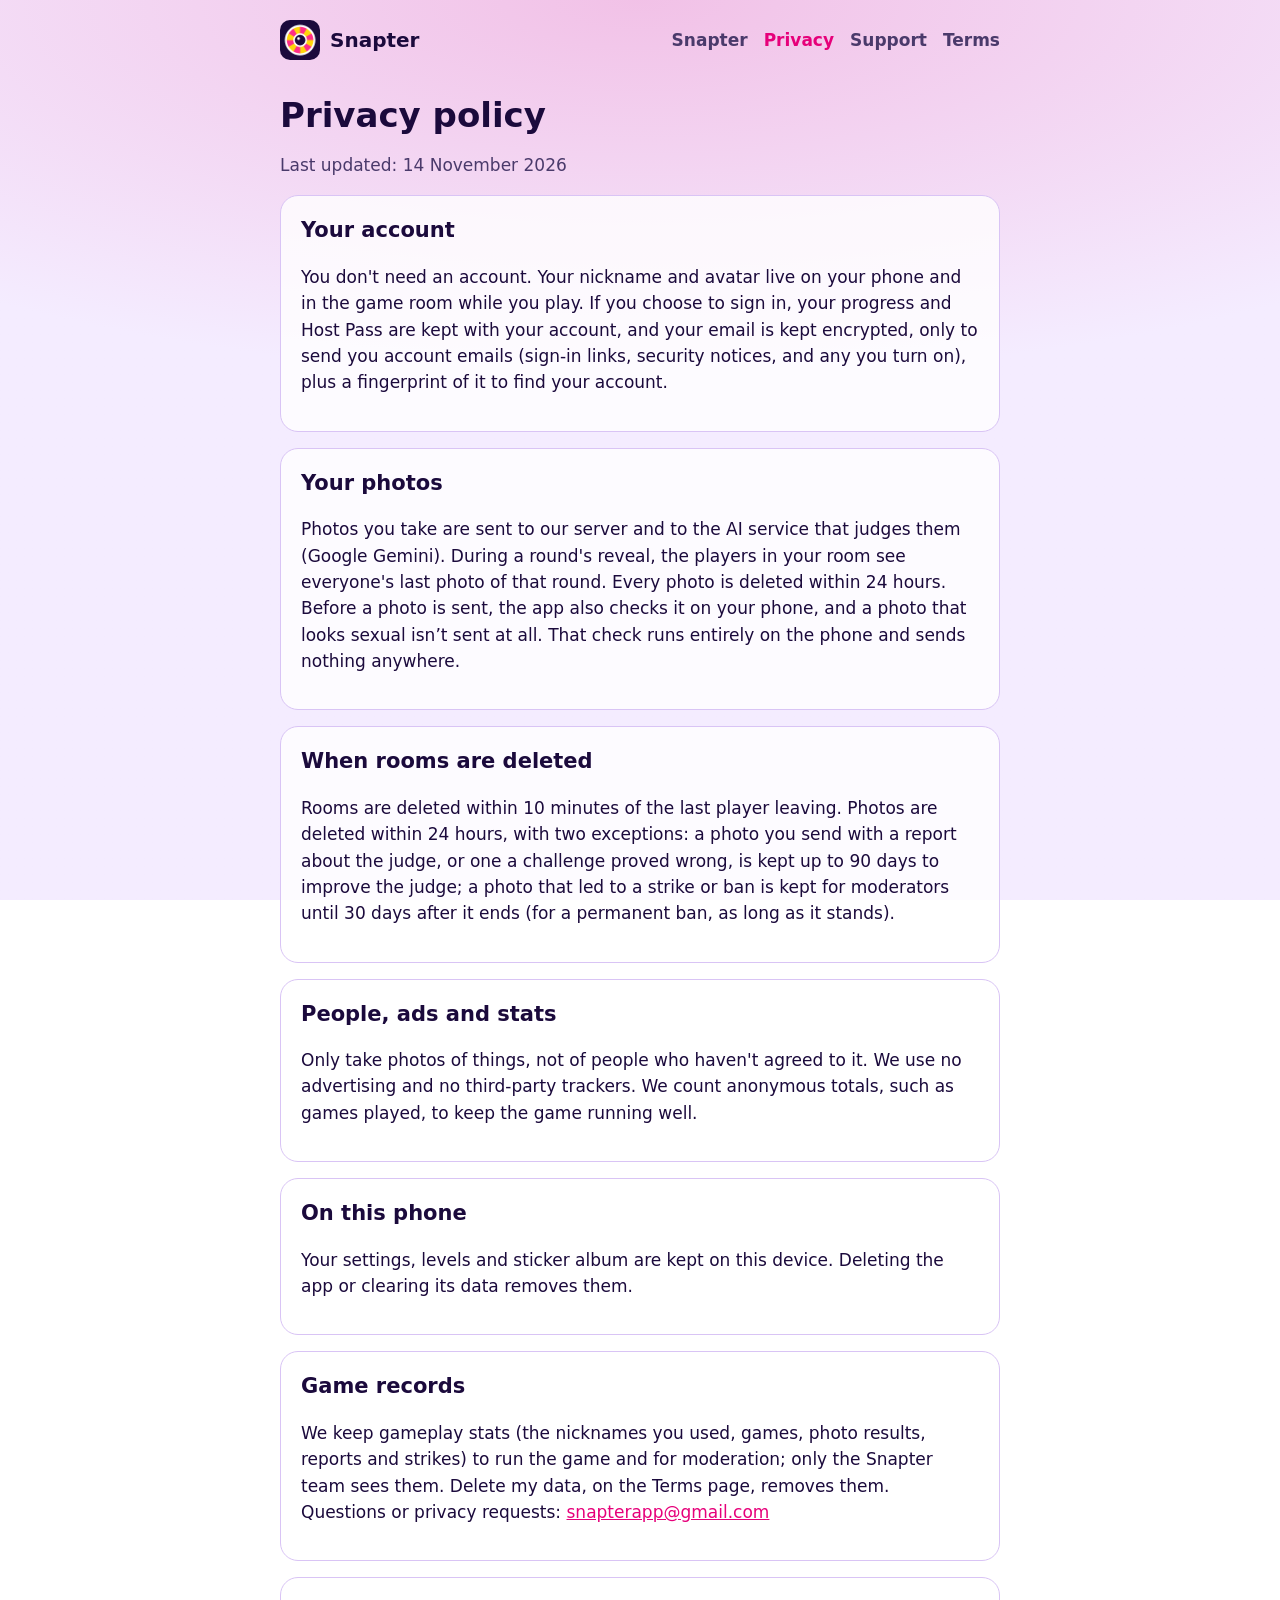
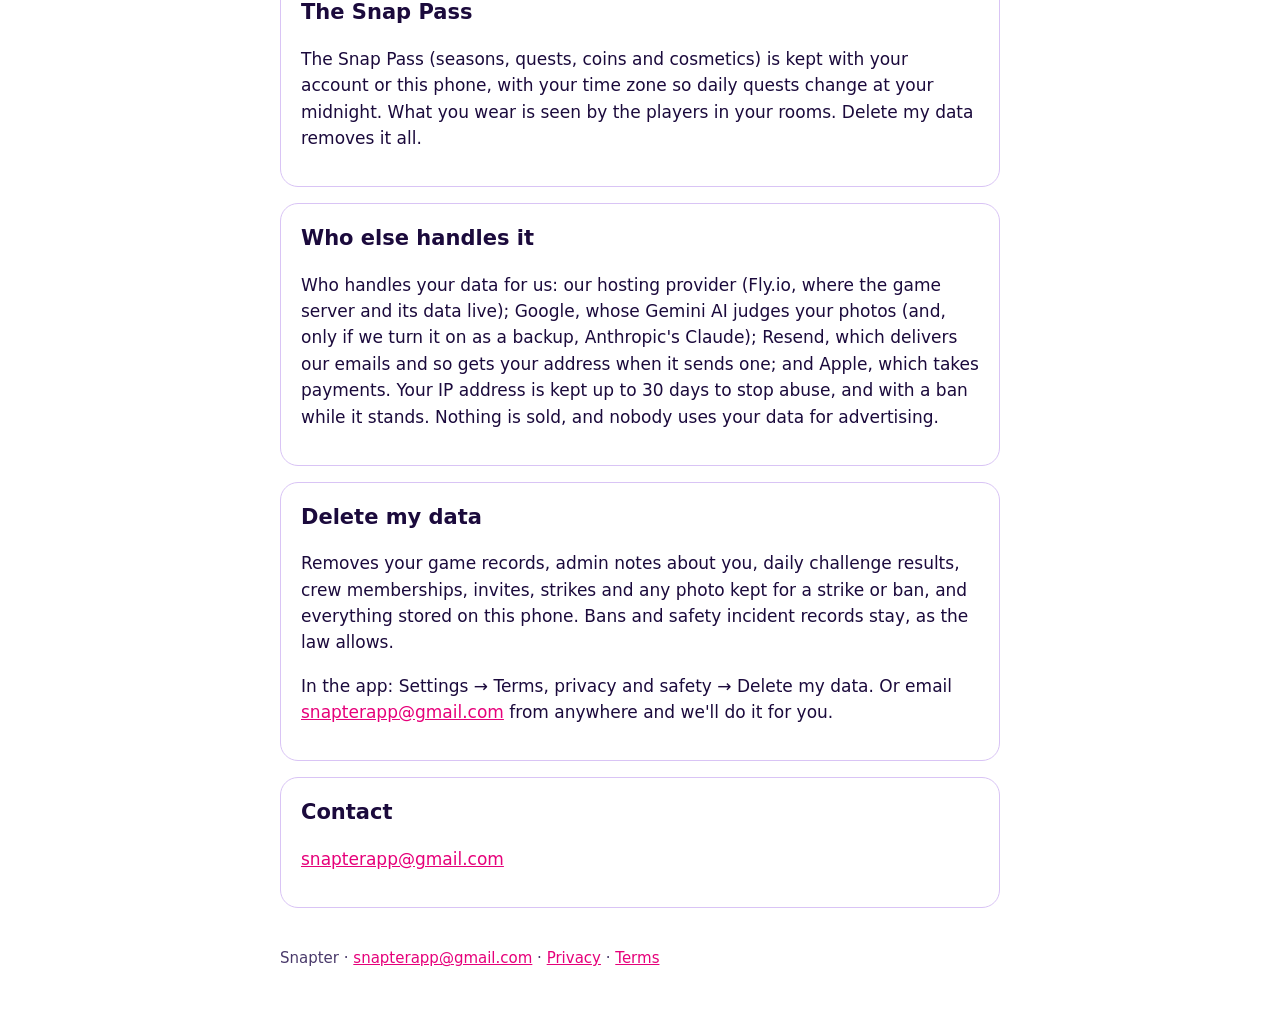
==== privacy.html @ 8542a672 "Snapter's public pages: privacy policy, support, terms" ====
<!doctype html>
<html lang="en">
<head>
<meta charset="utf-8">
<meta name="viewport" content="width=device-width, initial-scale=1">
<title>Snapter: Privacy policy</title>
<meta name="description" content="How Snapter handles your photos and data.">
<link rel="icon" href="icon-180.png">
<link rel="apple-touch-icon" href="icon-180.png">
<link rel="stylesheet" href="site.css">
</head>
<body>
<header><a class="brand" href="index.html"><img src="icon-180.png" alt="" width="40" height="40"> Snapter</a><nav><a href="index.html">Snapter</a><a href="privacy.html" aria-current="page">Privacy</a><a href="support.html">Support</a><a href="terms.html">Terms</a></nav></header>
<main>

<h1>Privacy policy</h1>
<p class="updated">Last updated: 14 November 2026</p>
<section>
<h2>Your account</h2>
<p>You don't need an account. Your nickname and avatar live on your phone and in the game room while you play. If you choose to sign in, your progress and Host Pass are kept with your account, and your email is kept encrypted, only to send you account emails (sign-in links, security notices, and any you turn on), plus a fingerprint of it to find your account.</p>
</section>
<section>
<h2>Your photos</h2>
<p>Photos you take are sent to our server and to the AI service that judges them (Google Gemini). During a round's reveal, the players in your room see everyone's last photo of that round. Every photo is deleted within 24 hours. Before a photo is sent, the app also checks it on your phone, and a photo that looks sexual isn’t sent at all. That check runs entirely on the phone and sends nothing anywhere.</p>
</section>
<section>
<h2>When rooms are deleted</h2>
<p>Rooms are deleted within 10 minutes of the last player leaving. Photos are deleted within 24 hours, with two exceptions: a photo you send with a report about the judge, or one a challenge proved wrong, is kept up to 90 days to improve the judge; a photo that led to a strike or ban is kept for moderators until 30 days after it ends (for a permanent ban, as long as it stands).</p>
</section>
<section>
<h2>People, ads and stats</h2>
<p>Only take photos of things, not of people who haven't agreed to it. We use no advertising and no third-party trackers. We count anonymous totals, such as games played, to keep the game running well.</p>
</section>
<section>
<h2>On this phone</h2>
<p>Your settings, levels and sticker album are kept on this device. Deleting the app or clearing its data removes them.</p>
</section>
<section>
<h2>Game records</h2>
<p>We keep gameplay stats (the nicknames you used, games, photo results, reports and strikes) to run the game and for moderation; only the Snapter team sees them. Delete my data, on the Terms page, removes them. Questions or privacy requests: <a href="mailto:snapterapp@gmail.com">snapterapp@gmail.com</a></p>
</section>
<section>
<h2>The Snap Pass</h2>
<p>The Snap Pass (seasons, quests, coins and cosmetics) is kept with your account or this phone, with your time zone so daily quests change at your midnight. What you wear is seen by the players in your rooms. Delete my data removes it all.</p>
</section>
<section>
<h2>Who else handles it</h2>
<p>Who handles your data for us: our hosting provider (Fly.io, where the game server and its data live); Google, whose Gemini AI judges your photos (and, only if we turn it on as a backup, Anthropic's Claude); Resend, which delivers our emails and so gets your address when it sends one; and Apple, which takes payments. Your IP address is kept up to 30 days to stop abuse, and with a ban while it stands. Nothing is sold, and nobody uses your data for advertising.</p>
</section>
<section>
<h2>Delete my data</h2>
<p>Removes your game records, admin notes about you, daily challenge results, crew memberships, invites, strikes and any photo kept for a strike or ban, and everything stored on this phone. Bans and safety incident records stay, as the law allows.</p>
<p>In the app: Settings → Terms, privacy and safety → Delete my data. Or email <a href="mailto:snapterapp@gmail.com">snapterapp@gmail.com</a> from anywhere and we'll do it for you.</p>
</section>
<section><h2>Contact</h2><p><a href="mailto:snapterapp@gmail.com">snapterapp@gmail.com</a></p></section>
</main>
<footer><p>Snapter · <a href="mailto:snapterapp@gmail.com">snapterapp@gmail.com</a> · <a href="privacy.html">Privacy</a> · <a href="terms.html">Terms</a></p></footer>
</body>
</html>
---- site.css ----
:root { color-scheme: light dark; --bg: #f4ecff; --ink: #1b0a3c; --muted: #4a3a6b; --card: #ffffffcc; --accent: #e6007a; --edge: #d9c4f5; }
@media (prefers-color-scheme: dark) { :root { --bg: #1b0a3c; --ink: #f6f0ff; --muted: #d8ccf2; --card: #2a1258cc; --accent: #ff5fa8; --edge: #4a2f80; } }
* { box-sizing: border-box; }
body { margin: 0; background: radial-gradient(120% 60% at 50% 0%, color-mix(in srgb, var(--accent) 18%, var(--bg)), var(--bg) 70%) fixed; color: var(--ink); font: 17px/1.55 system-ui, -apple-system, 'Segoe UI', Roboto, sans-serif; }
header, main, footer { max-width: 760px; margin: 0 auto; padding: 0 20px; }
header { display: flex; flex-wrap: wrap; align-items: center; justify-content: space-between; gap: 12px; padding-top: 20px; padding-bottom: 12px; }
.brand { display: inline-flex; align-items: center; gap: 10px; font-weight: 800; font-size: 20px; color: var(--ink); text-decoration: none; }
.brand img { border-radius: 10px; }
nav { display: flex; gap: 16px; }
nav a { color: var(--muted); font-weight: 700; text-decoration: none; }
nav a[aria-current='page'] { color: var(--accent); }
h1 { font-size: 34px; line-height: 1.15; margin: 24px 0 8px; }
h2 { font-size: 21px; margin: 0 0 6px; }
section { margin: 16px 0; padding: 18px 20px; border-radius: 18px; background: var(--card); border: 1px solid var(--edge); }
.hero { text-align: center; }
.hero img { border-radius: 28px; box-shadow: 0 12px 30px -12px #0006; }
.hero h1 { margin-top: 12px; }
.lead { font-size: 19px; color: var(--muted); }
.updated { color: var(--muted); }
a { color: var(--accent); }
ul { padding-inline-start: 22px; }
footer { padding-top: 8px; padding-bottom: 40px; color: var(--muted); font-size: 15px; }
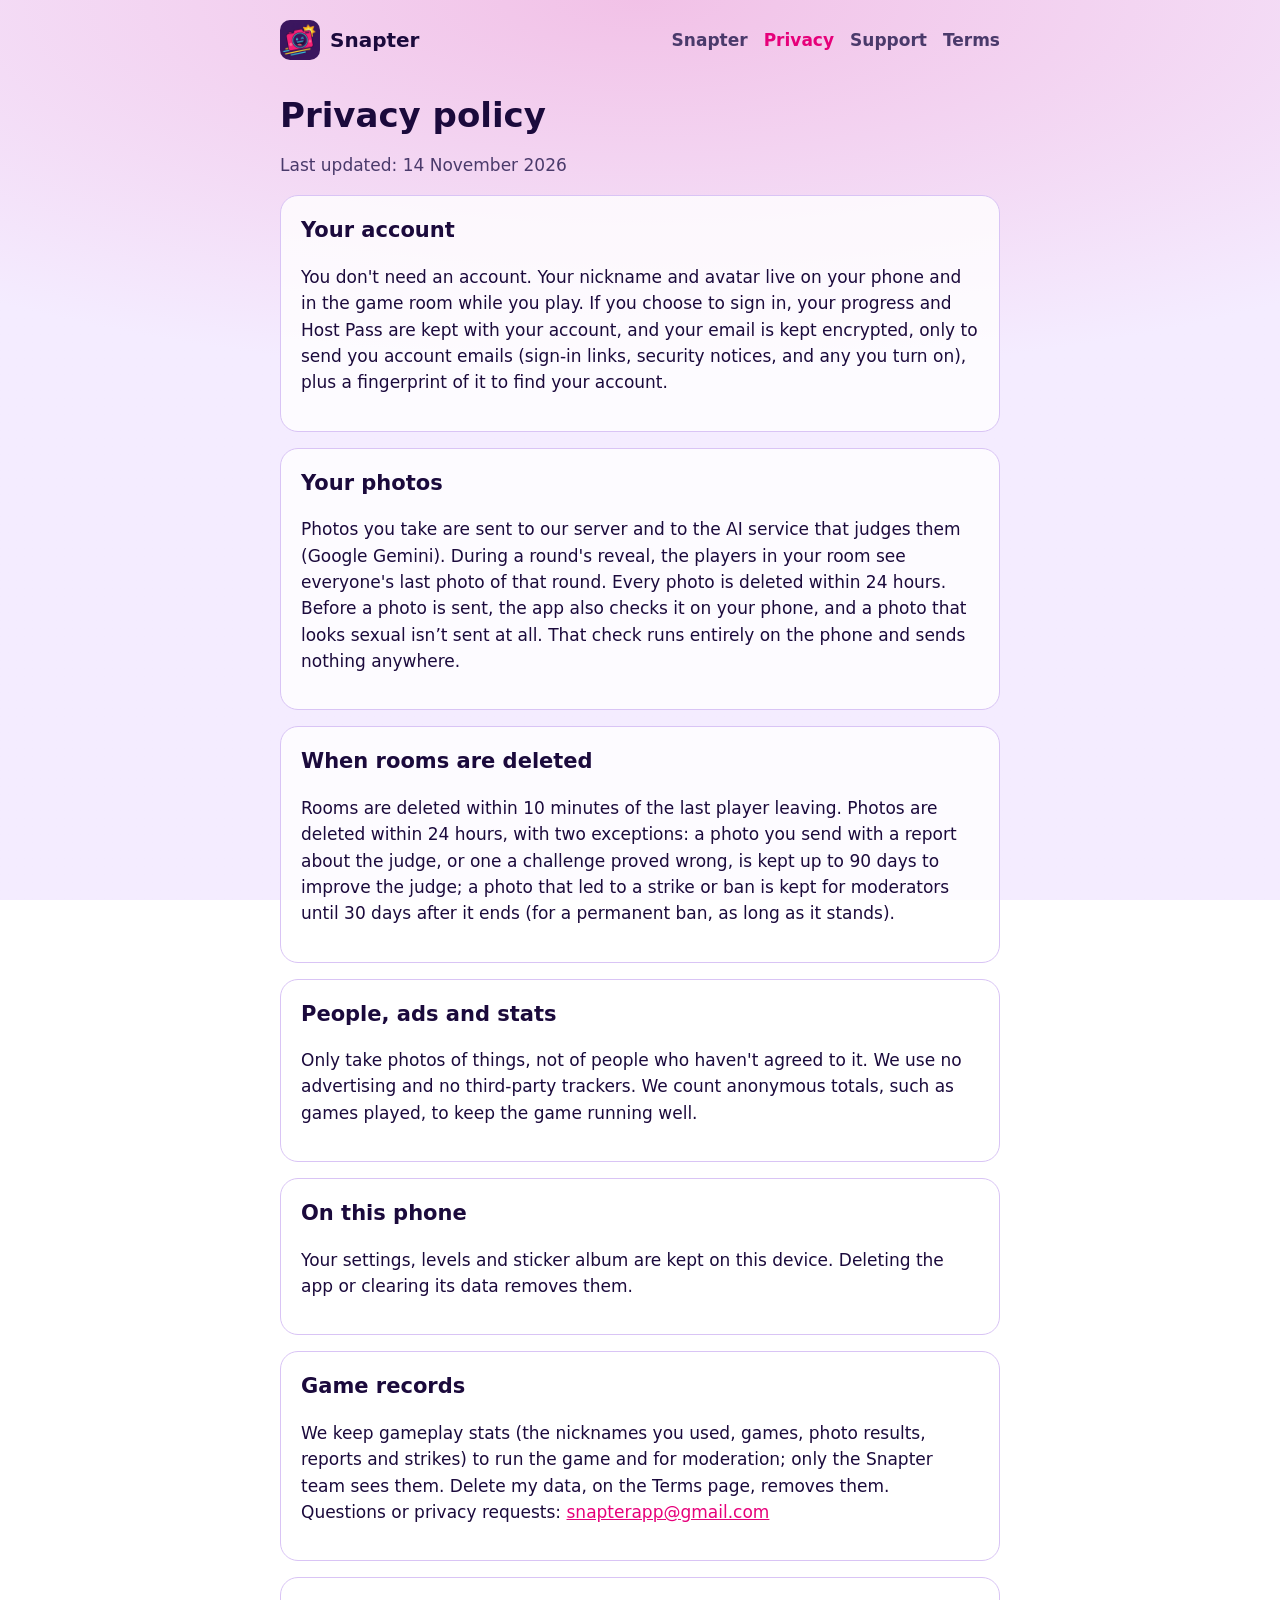
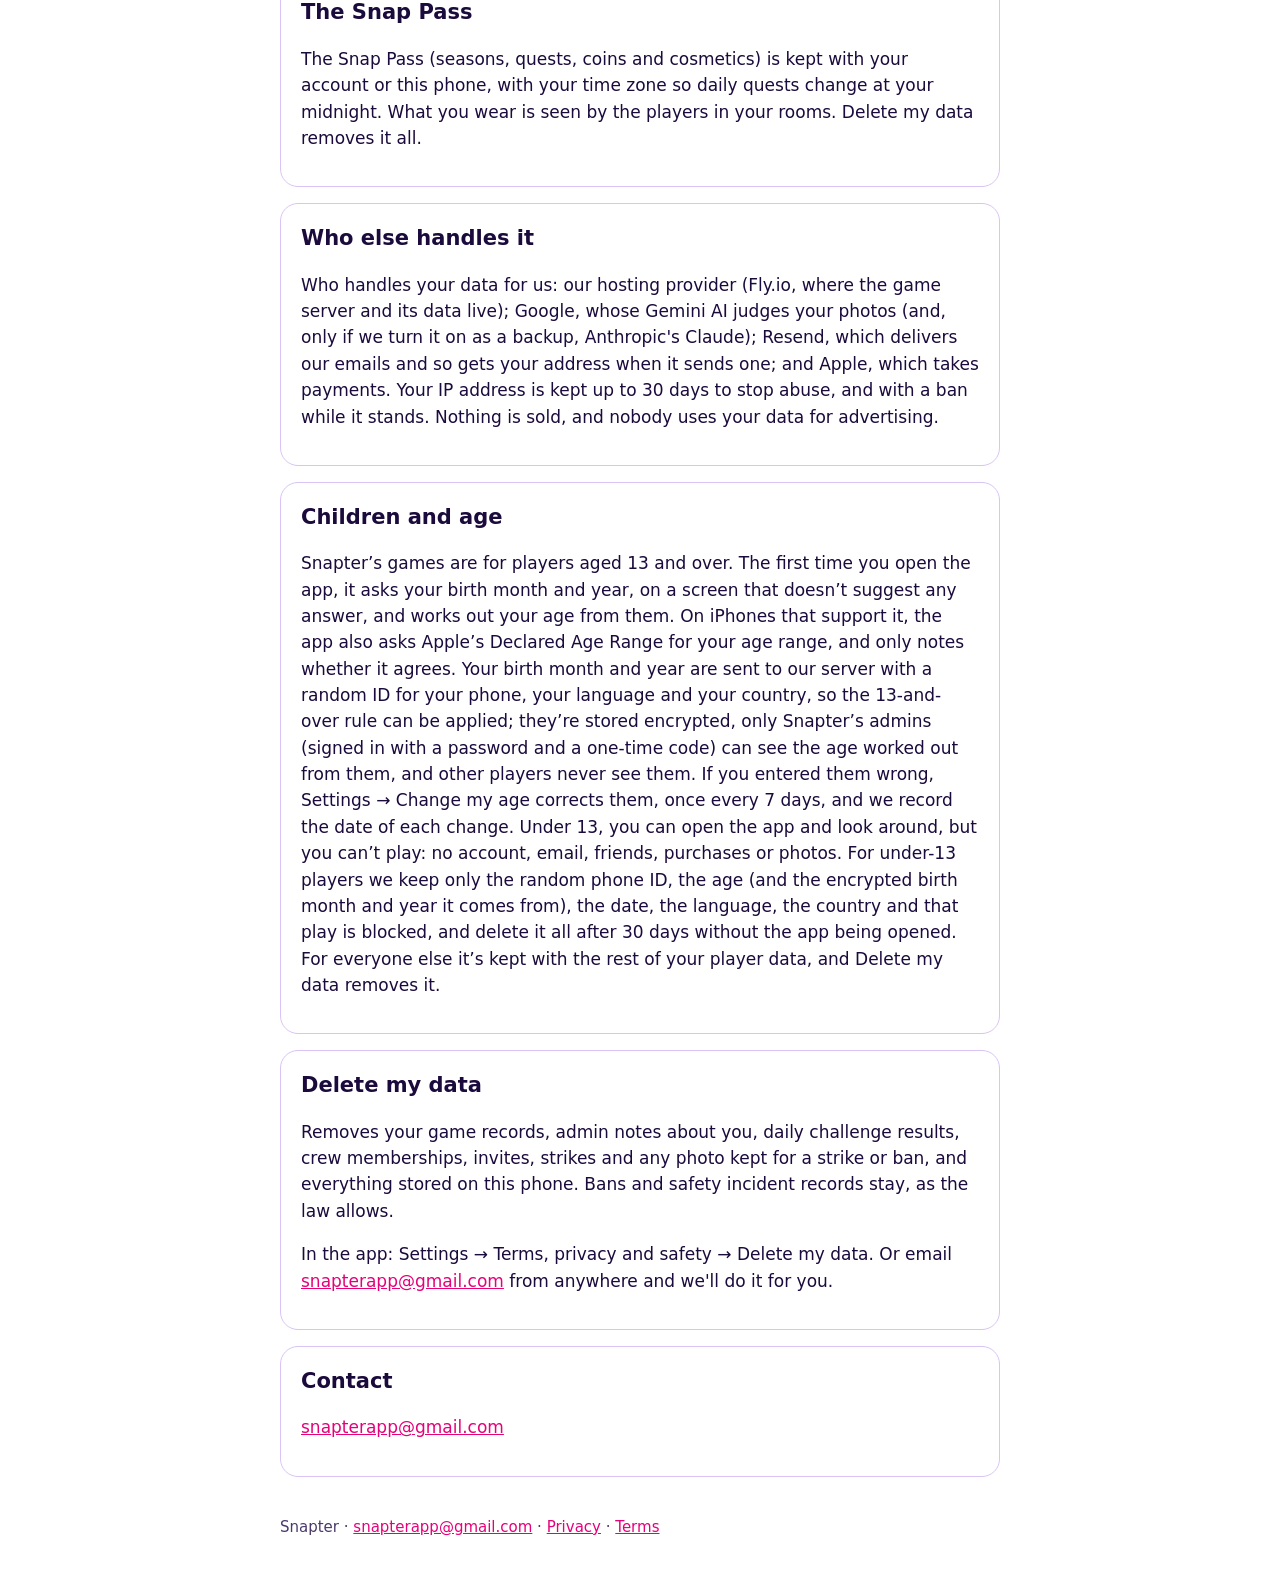
==== commit 7f2b74e6: "Children and age: the age gate, the date of birth we keep and why, Change my age; terms: your age" ====
--- a/privacy.html
+++ b/privacy.html
@@ -48,6 +48,10 @@
 <p>Who handles your data for us: our hosting provider (Fly.io, where the game server and its data live); Google, whose Gemini AI judges your photos (and, only if we turn it on as a backup, Anthropic's Claude); Resend, which delivers our emails and so gets your address when it sends one; and Apple, which takes payments. Your IP address is kept up to 30 days to stop abuse, and with a ban while it stands. Nothing is sold, and nobody uses your data for advertising.</p>
 </section>
 <section>
+<h2>Children and age</h2>
+<p>Snapter’s games are for players aged 13 and over. The first time you open the app, it asks your birth month and year, on a screen that doesn’t suggest any answer, and works out your age from them. On iPhones that support it, the app also asks Apple’s Declared Age Range for your age range, and only notes whether it agrees. Your birth month and year are sent to our server with a random ID for your phone, your language and your country, so the 13-and-over rule can be applied; they’re stored encrypted, only Snapter’s admins (signed in with a password and a one-time code) can see the age worked out from them, and other players never see them. If you entered them wrong, Settings → Change my age corrects them, once every 7 days, and we record the date of each change. Under 13, you can open the app and look around, but you can’t play: no account, email, friends, purchases or photos. For under-13 players we keep only the random phone ID, the age (and the encrypted birth month and year it comes from), the date, the language, the country and that play is blocked, and delete it all after 30 days without the app being opened. For everyone else it’s kept with the rest of your player data, and Delete my data removes it.</p>
+</section>
+<section>
 <h2>Delete my data</h2>
 <p>Removes your game records, admin notes about you, daily challenge results, crew memberships, invites, strikes and any photo kept for a strike or ban, and everything stored on this phone. Bans and safety incident records stay, as the law allows.</p>
 <p>In the app: Settings → Terms, privacy and safety → Delete my data. Or email <a href="mailto:snapterapp@gmail.com">snapterapp@gmail.com</a> from anywhere and we'll do it for you.</p>
--- a/site.css
+++ b/site.css
@@ -11,6 +11,7 @@
 nav a[aria-current='page'] { color: var(--accent); }
 h1 { font-size: 34px; line-height: 1.15; margin: 24px 0 8px; }
 h2 { font-size: 21px; margin: 0 0 6px; }
+h3 { font-size: 17px; margin: 14px 0 2px; }
 section { margin: 16px 0; padding: 18px 20px; border-radius: 18px; background: var(--card); border: 1px solid var(--edge); }
 .hero { text-align: center; }
 .hero img { border-radius: 28px; box-shadow: 0 12px 30px -12px #0006; }
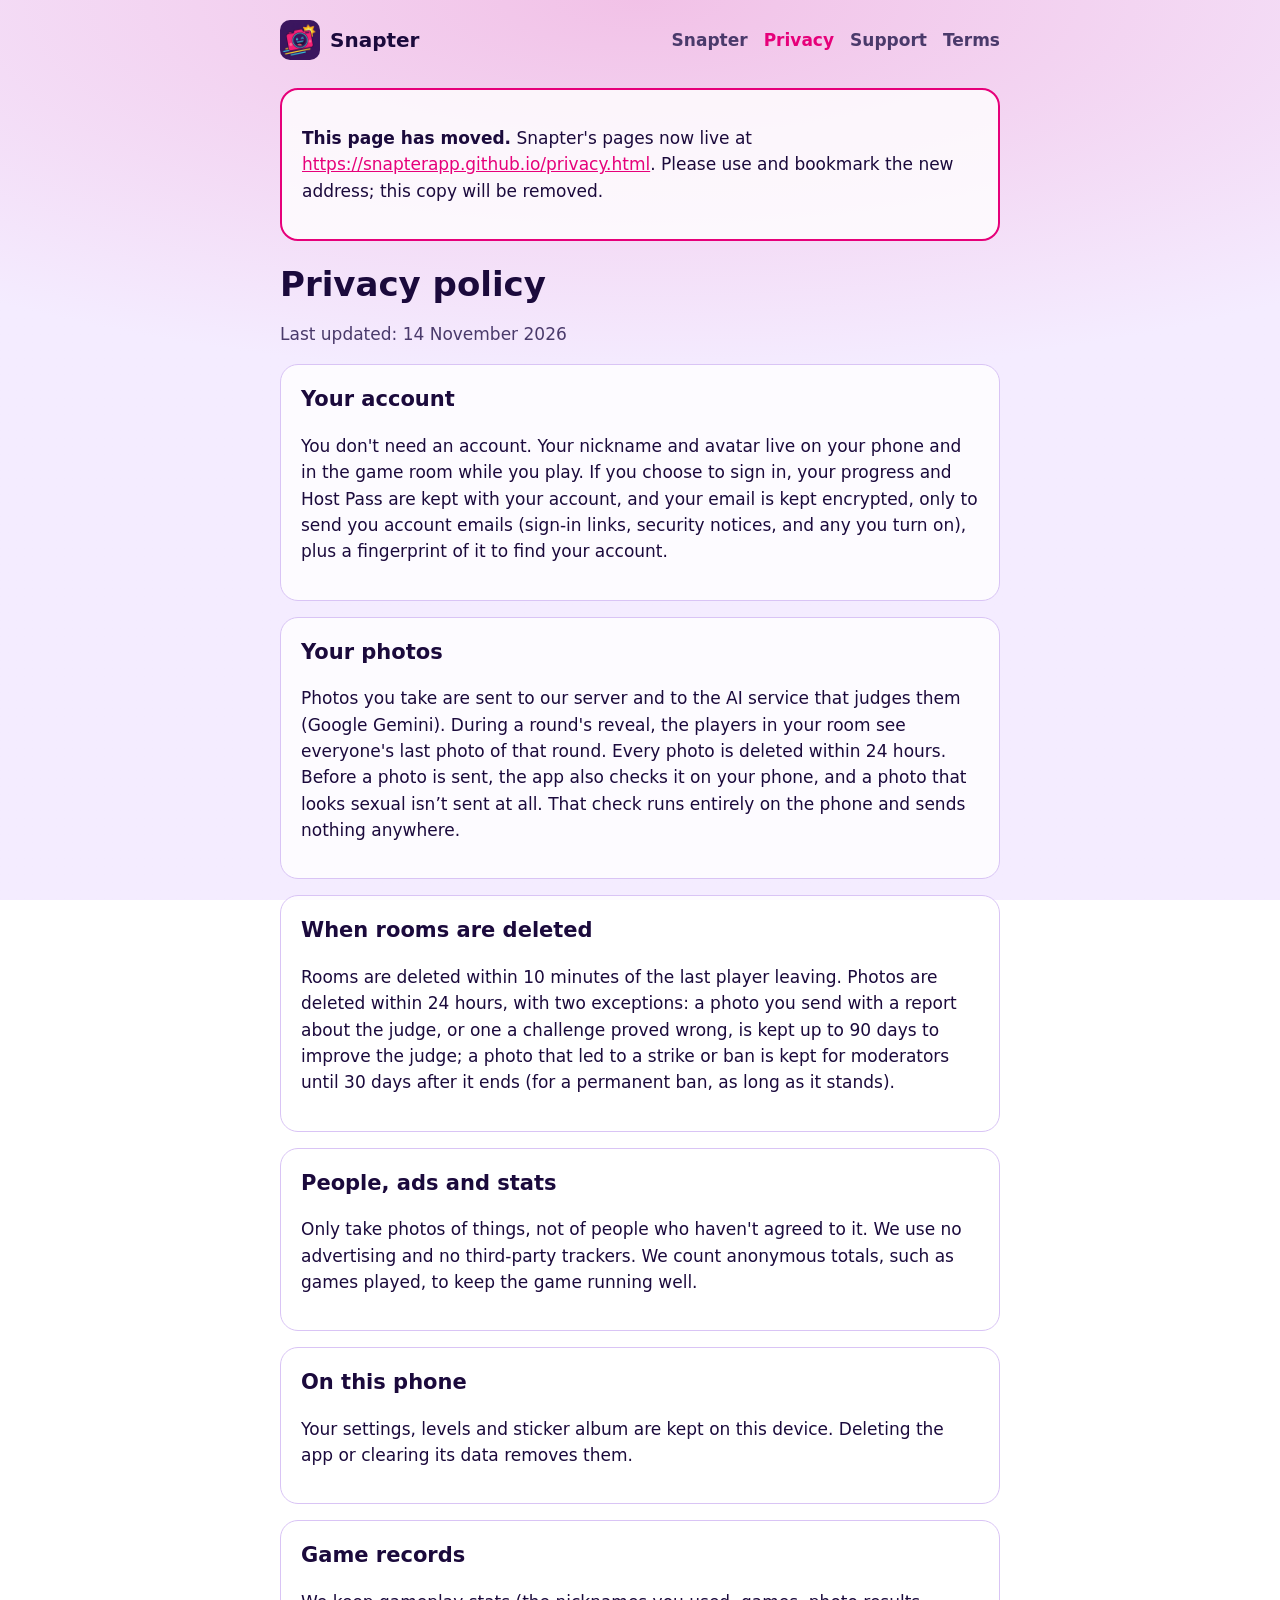
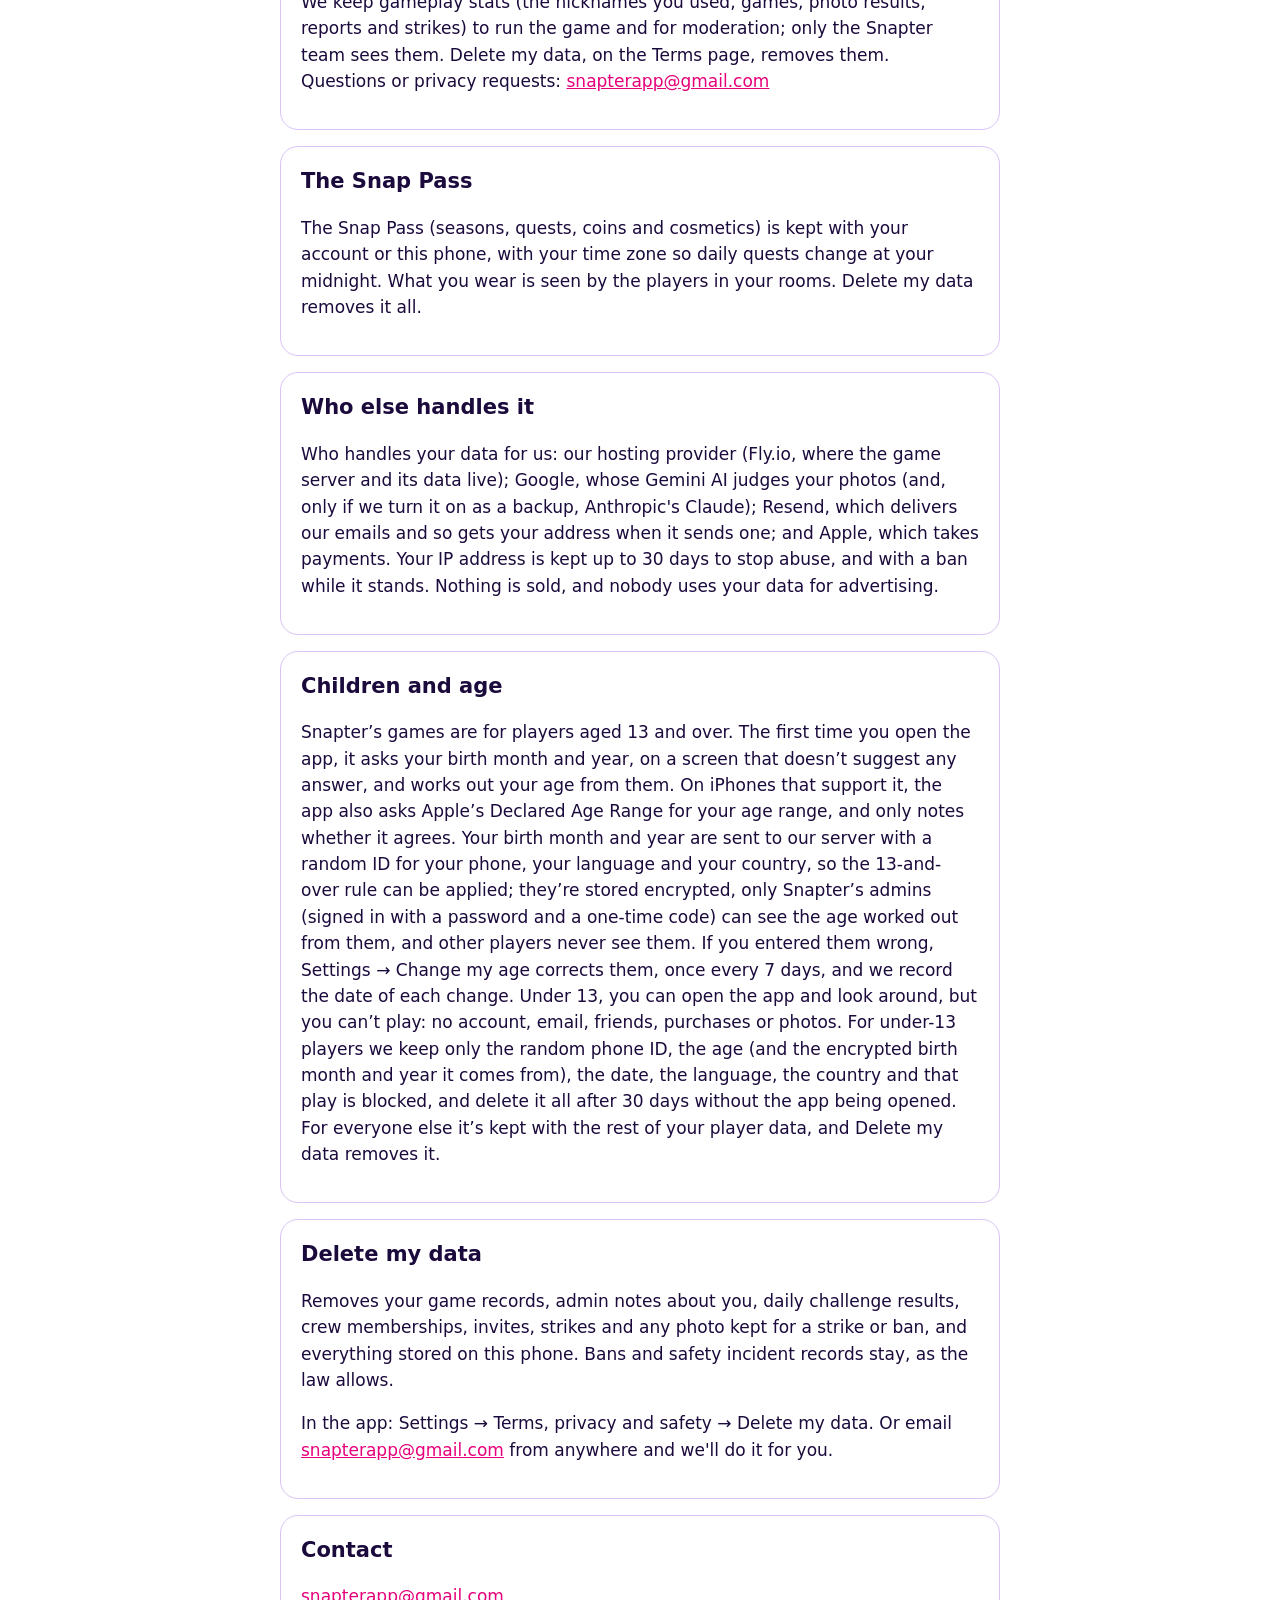
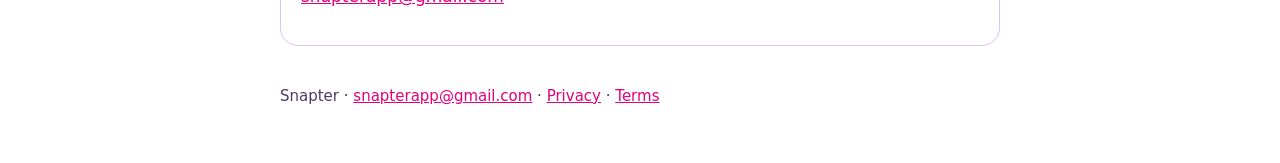
==== commit 38893d93: "Moved: every page links to its new address at snapterapp.github.io" ====
--- a/privacy.html
+++ b/privacy.html
@@ -8,46 +8,48 @@
 <link rel="icon" href="icon-180.png">
 <link rel="apple-touch-icon" href="icon-180.png">
 <link rel="stylesheet" href="site.css">
+<link rel="canonical" href="https://snapterapp.github.io/privacy.html">
 </head>
 <body>
 <header><a class="brand" href="index.html"><img src="icon-180.png" alt="" width="40" height="40"> Snapter</a><nav><a href="index.html">Snapter</a><a href="privacy.html" aria-current="page">Privacy</a><a href="support.html">Support</a><a href="terms.html">Terms</a></nav></header>
 <main>
+<section class="moved" style="border:2px solid var(--accent)"><p><strong>This page has moved.</strong> Snapter's pages now live at <a href="https://snapterapp.github.io/privacy.html">https://snapterapp.github.io/privacy.html</a>. Please use and bookmark the new address; this copy will be removed.</p></section>
 
 <h1>Privacy policy</h1>
 <p class="updated">Last updated: 14 November 2026</p>
-<section>
+<section id="your-account">
 <h2>Your account</h2>
 <p>You don't need an account. Your nickname and avatar live on your phone and in the game room while you play. If you choose to sign in, your progress and Host Pass are kept with your account, and your email is kept encrypted, only to send you account emails (sign-in links, security notices, and any you turn on), plus a fingerprint of it to find your account.</p>
 </section>
-<section>
+<section id="your-photos">
 <h2>Your photos</h2>
 <p>Photos you take are sent to our server and to the AI service that judges them (Google Gemini). During a round's reveal, the players in your room see everyone's last photo of that round. Every photo is deleted within 24 hours. Before a photo is sent, the app also checks it on your phone, and a photo that looks sexual isn’t sent at all. That check runs entirely on the phone and sends nothing anywhere.</p>
 </section>
-<section>
+<section id="when-rooms-are-deleted">
 <h2>When rooms are deleted</h2>
 <p>Rooms are deleted within 10 minutes of the last player leaving. Photos are deleted within 24 hours, with two exceptions: a photo you send with a report about the judge, or one a challenge proved wrong, is kept up to 90 days to improve the judge; a photo that led to a strike or ban is kept for moderators until 30 days after it ends (for a permanent ban, as long as it stands).</p>
 </section>
-<section>
+<section id="people-ads-and-stats">
 <h2>People, ads and stats</h2>
 <p>Only take photos of things, not of people who haven't agreed to it. We use no advertising and no third-party trackers. We count anonymous totals, such as games played, to keep the game running well.</p>
 </section>
-<section>
+<section id="on-this-phone">
 <h2>On this phone</h2>
 <p>Your settings, levels and sticker album are kept on this device. Deleting the app or clearing its data removes them.</p>
 </section>
-<section>
+<section id="game-records">
 <h2>Game records</h2>
 <p>We keep gameplay stats (the nicknames you used, games, photo results, reports and strikes) to run the game and for moderation; only the Snapter team sees them. Delete my data, on the Terms page, removes them. Questions or privacy requests: <a href="mailto:snapterapp@gmail.com">snapterapp@gmail.com</a></p>
 </section>
-<section>
+<section id="the-snap-pass">
 <h2>The Snap Pass</h2>
 <p>The Snap Pass (seasons, quests, coins and cosmetics) is kept with your account or this phone, with your time zone so daily quests change at your midnight. What you wear is seen by the players in your rooms. Delete my data removes it all.</p>
 </section>
-<section>
+<section id="who-else-handles-it">
 <h2>Who else handles it</h2>
 <p>Who handles your data for us: our hosting provider (Fly.io, where the game server and its data live); Google, whose Gemini AI judges your photos (and, only if we turn it on as a backup, Anthropic's Claude); Resend, which delivers our emails and so gets your address when it sends one; and Apple, which takes payments. Your IP address is kept up to 30 days to stop abuse, and with a ban while it stands. Nothing is sold, and nobody uses your data for advertising.</p>
 </section>
-<section>
+<section id="children-and-age">
 <h2>Children and age</h2>
 <p>Snapter’s games are for players aged 13 and over. The first time you open the app, it asks your birth month and year, on a screen that doesn’t suggest any answer, and works out your age from them. On iPhones that support it, the app also asks Apple’s Declared Age Range for your age range, and only notes whether it agrees. Your birth month and year are sent to our server with a random ID for your phone, your language and your country, so the 13-and-over rule can be applied; they’re stored encrypted, only Snapter’s admins (signed in with a password and a one-time code) can see the age worked out from them, and other players never see them. If you entered them wrong, Settings → Change my age corrects them, once every 7 days, and we record the date of each change. Under 13, you can open the app and look around, but you can’t play: no account, email, friends, purchases or photos. For under-13 players we keep only the random phone ID, the age (and the encrypted birth month and year it comes from), the date, the language, the country and that play is blocked, and delete it all after 30 days without the app being opened. For everyone else it’s kept with the rest of your player data, and Delete my data removes it.</p>
 </section>
